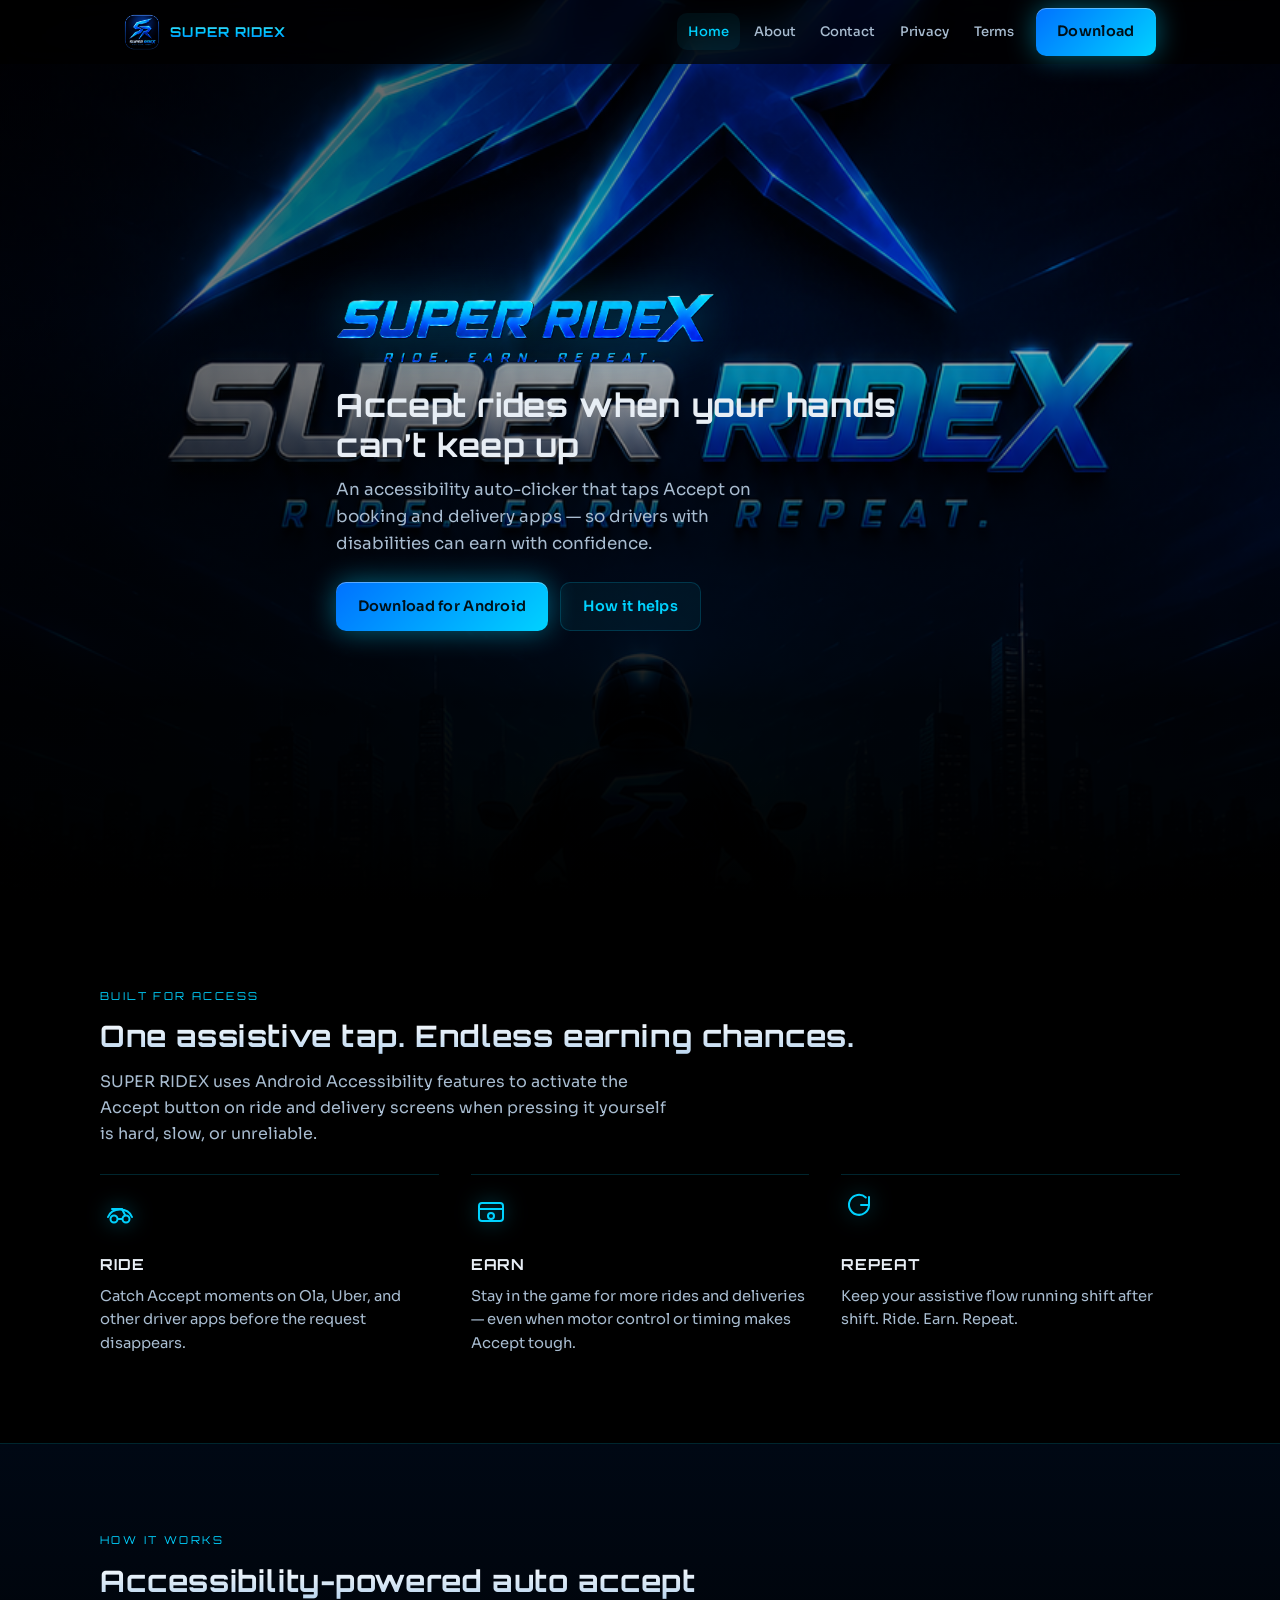
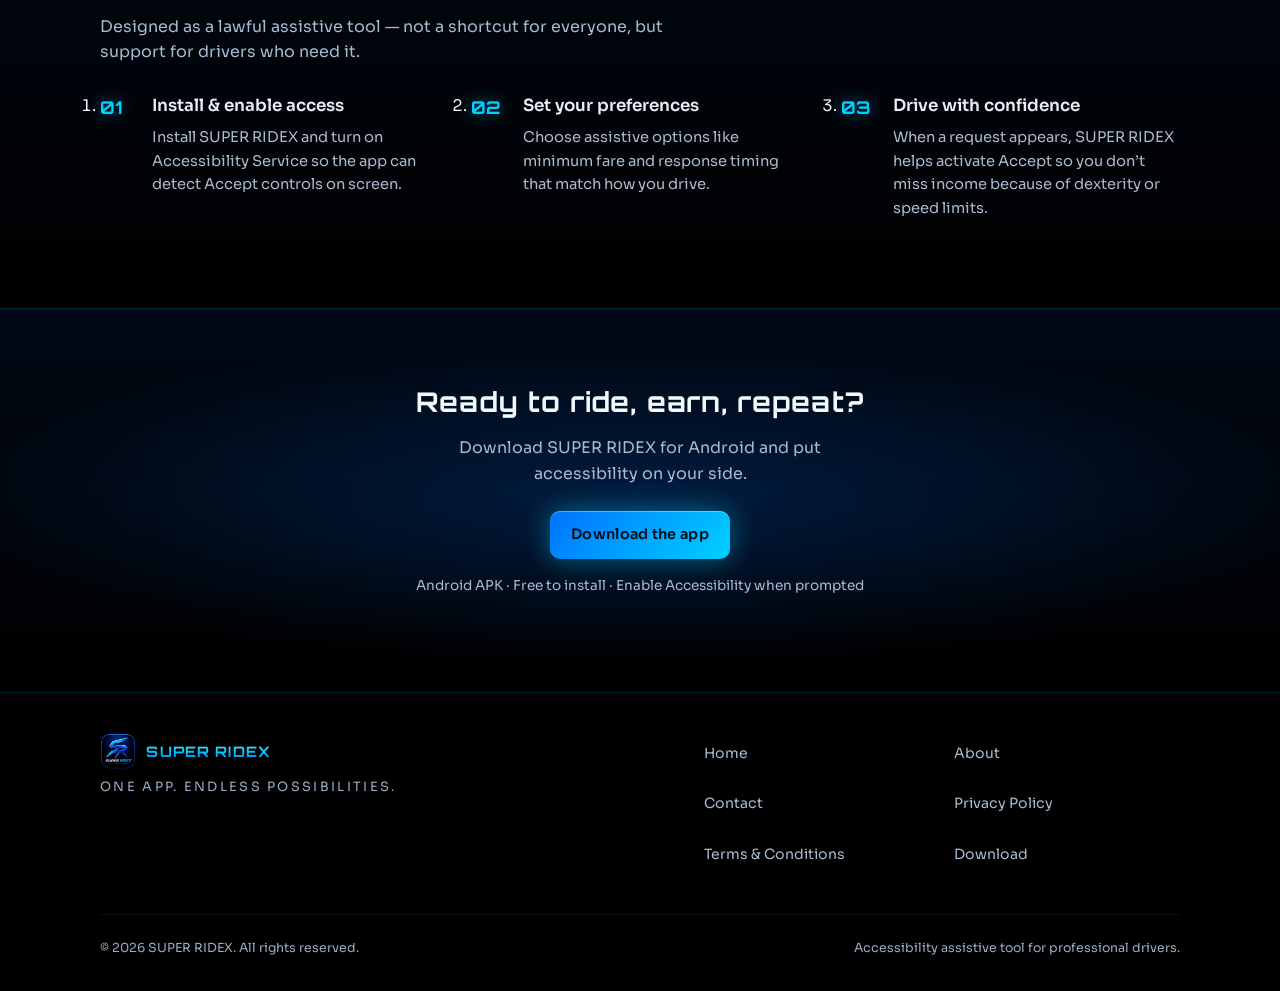
==== index.html @ 8f8123bd "Add SUPER RIDEX marketing website with Android APK download. Co-authored-by: Cursor <cursoragent@cur" ====
<!DOCTYPE html>
<html lang="en">
<head>
  <meta charset="UTF-8" />
  <meta name="viewport" content="width=device-width, initial-scale=1" />
  <title>SUPER RIDEX — Accessibility Auto-Accept for Drivers</title>
  <meta name="description" content="SUPER RIDEX is an accessibility app that helps drivers with disabilities automatically tap Accept on ride and delivery booking apps — so you can ride, earn, and repeat." />
  <meta name="keywords" content="SUPER RIDEX, accessibility app, auto accept, driver assist, ride hailing accessibility, delivery driver disability, automatic clicker" />
  <meta name="author" content="SUPER RIDEX" />
  <meta name="robots" content="index, follow" />
  <meta name="theme-color" content="#000000" />
  <link rel="canonical" href="https://superridex.com/" />

  <meta property="og:type" content="website" />
  <meta property="og:site_name" content="SUPER RIDEX" />
  <meta property="og:title" content="SUPER RIDEX — Accessibility Auto-Accept for Drivers" />
  <meta property="og:description" content="Assistive auto-accept for ride and delivery apps. Built for drivers with disabilities who want to earn with confidence." />
  <meta property="og:url" content="https://superridex.com/" />
  <meta property="og:image" content="https://superridex.com/assets/og-image.png" />
  <meta property="og:image:alt" content="SUPER RIDEX logo" />

  <meta name="twitter:card" content="summary_large_image" />
  <meta name="twitter:title" content="SUPER RIDEX — Accessibility Auto-Accept for Drivers" />
  <meta name="twitter:description" content="Assistive auto-accept for ride and delivery apps. Built for drivers with disabilities." />
  <meta name="twitter:image" content="https://superridex.com/assets/og-image.png" />

  <link rel="icon" href="assets/icon.png" type="image/png" />
  <link rel="apple-touch-icon" href="assets/icon.png" />

  <link rel="preconnect" href="https://fonts.googleapis.com" />
  <link rel="preconnect" href="https://fonts.gstatic.com" crossorigin />
  <link href="https://fonts.googleapis.com/css2?family=Orbitron:wght@600;700&family=Sora:wght@400;500;600&display=swap" rel="stylesheet" />
  <link rel="stylesheet" href="css/styles.css" />

  <script type="application/ld+json">
  {
    "@context": "https://schema.org",
    "@type": "SoftwareApplication",
    "name": "SUPER RIDEX",
    "applicationCategory": "AccessibilityApplication",
    "operatingSystem": "Android",
    "description": "Accessibility assistive app that helps drivers with disabilities automatically activate the Accept button on ride-hailing and delivery apps.",
    "offers": {
      "@type": "Offer",
      "price": "0",
      "priceCurrency": "INR"
    },
    "url": "https://superridex.com/",
    "image": "https://superridex.com/assets/og-image.png"
  }
  </script>
</head>
<body>
  <a class="skip-link" href="#main">Skip to content</a>

  <header class="site-header">
    <div class="nav-inner">
      <a class="brand" href="index.html" aria-label="SUPER RIDEX home">
        <img class="brand-mark" src="assets/icon.png" width="36" height="36" alt="" />
        <span class="brand-name">Super Ridex</span>
      </a>
      <button class="nav-toggle" type="button" aria-expanded="false" aria-controls="site-nav" aria-label="Open menu">
        <svg viewBox="0 0 24 24" fill="none" stroke="currentColor" stroke-width="2" aria-hidden="true">
          <path d="M4 7h16M4 12h16M4 17h16" />
        </svg>
      </button>
      <nav id="site-nav" class="nav-links" aria-label="Primary">
        <a href="index.html" aria-current="page">Home</a>
        <a href="about.html">About</a>
        <a href="contact.html">Contact</a>
        <a href="privacy.html">Privacy</a>
        <a href="terms.html">Terms</a>
      </nav>
      <a class="btn btn-primary nav-cta" href="downloads/superridex.apk" download>Download</a>
    </div>
  </header>

  <main id="main">
    <section class="hero" aria-label="SUPER RIDEX introduction">
      <div class="hero-media" aria-hidden="true">
        <img src="assets/hero.png" alt="" width="1080" height="1920" fetchpriority="high" />
      </div>
      <div class="hero-scrim" aria-hidden="true"></div>
      <div class="hero-content">
        <img class="hero-brand" src="assets/logo-title.png" width="640" height="220" alt="SUPER RIDEX — Ride. Earn. Repeat." />
        <h1>Accept rides when your hands can’t keep up</h1>
        <p class="hero-lead">An accessibility auto-clicker that taps Accept on booking and delivery apps — so drivers with disabilities can earn with confidence.</p>
        <div class="hero-actions">
          <a class="btn btn-primary" href="downloads/superridex.apk" download>Download for Android</a>
          <a class="btn btn-ghost" href="about.html">How it helps</a>
        </div>
      </div>
    </section>

    <section class="section" aria-labelledby="why-title">
      <div class="section-inner">
        <p class="section-label reveal">Built for access</p>
        <h2 id="why-title" class="section-title reveal">One assistive tap. Endless earning chances.</h2>
        <p class="section-copy reveal">SUPER RIDEX uses Android Accessibility features to activate the Accept button on ride and delivery screens when pressing it yourself is hard, slow, or unreliable.</p>
        <div class="feature-list">
          <article class="feature reveal">
            <svg class="feature-icon" viewBox="0 0 40 40" fill="none" aria-hidden="true">
              <path d="M8 26c4-10 20-10 24 0" stroke="currentColor" stroke-width="2" stroke-linecap="round"/>
              <circle cx="14" cy="28" r="3.5" stroke="currentColor" stroke-width="2"/>
              <circle cx="26" cy="28" r="3.5" stroke="currentColor" stroke-width="2"/>
              <path d="M17.5 28h5" stroke="currentColor" stroke-width="2"/>
              <path d="M12 18h10l3 6" stroke="currentColor" stroke-width="2" stroke-linecap="round"/>
            </svg>
            <h3>Ride</h3>
            <p>Catch Accept moments on Ola, Uber, and other driver apps before the request disappears.</p>
          </article>
          <article class="feature reveal">
            <svg class="feature-icon" viewBox="0 0 40 40" fill="none" aria-hidden="true">
              <rect x="8" y="12" width="24" height="18" rx="3" stroke="currentColor" stroke-width="2"/>
              <path d="M8 18h24" stroke="currentColor" stroke-width="2"/>
              <circle cx="20" cy="25" r="3" stroke="currentColor" stroke-width="2"/>
            </svg>
            <h3>Earn</h3>
            <p>Stay in the game for more rides and deliveries — even when motor control or timing makes Accept tough.</p>
          </article>
          <article class="feature reveal">
            <svg class="feature-icon" viewBox="0 0 40 40" fill="none" aria-hidden="true">
              <path d="M28 14a10 10 0 1 1-3.2-7.5" stroke="currentColor" stroke-width="2" stroke-linecap="round"/>
              <path d="M28 6v8h-8" stroke="currentColor" stroke-width="2" stroke-linecap="round" stroke-linejoin="round"/>
            </svg>
            <h3>Repeat</h3>
            <p>Keep your assistive flow running shift after shift. Ride. Earn. Repeat.</p>
          </article>
        </div>
      </div>
    </section>

    <section class="section section-alt" aria-labelledby="how-title">
      <div class="section-inner">
        <p class="section-label reveal">How it works</p>
        <h2 id="how-title" class="section-title reveal">Accessibility-powered auto accept</h2>
        <p class="section-copy reveal">Designed as a lawful assistive tool — not a shortcut for everyone, but support for drivers who need it.</p>
        <ol class="steps">
          <li class="step reveal">
            <h3>Install &amp; enable access</h3>
            <p>Install SUPER RIDEX and turn on Accessibility Service so the app can detect Accept controls on screen.</p>
          </li>
          <li class="step reveal">
            <h3>Set your preferences</h3>
            <p>Choose assistive options like minimum fare and response timing that match how you drive.</p>
          </li>
          <li class="step reveal">
            <h3>Drive with confidence</h3>
            <p>When a request appears, SUPER RIDEX helps activate Accept so you don’t miss income because of dexterity or speed limits.</p>
          </li>
        </ol>
      </div>
    </section>

    <section class="cta-band" aria-labelledby="cta-title">
      <h2 id="cta-title" class="reveal">Ready to ride, earn, repeat?</h2>
      <p class="reveal">Download SUPER RIDEX for Android and put accessibility on your side.</p>
      <a class="btn btn-primary reveal" href="downloads/superridex.apk" download>Download the app</a>
      <p class="download-note reveal">Android APK · Free to install · Enable Accessibility when prompted</p>
    </section>
  </main>

  <footer class="site-footer">
    <div class="footer-inner">
      <div class="footer-brand">
        <a class="brand" href="index.html">
          <img class="brand-mark" src="assets/icon.png" width="36" height="36" alt="" />
          <span class="brand-name">Super Ridex</span>
        </a>
        <p class="footer-tag">One app. Endless possibilities.</p>
      </div>
      <nav class="footer-nav" aria-label="Footer">
        <a href="index.html">Home</a>
        <a href="about.html">About</a>
        <a href="contact.html">Contact</a>
        <a href="privacy.html">Privacy Policy</a>
        <a href="terms.html">Terms &amp; Conditions</a>
        <a href="downloads/superridex.apk" download>Download</a>
      </nav>
      <div class="footer-bottom">
        <span>&copy; 2026 SUPER RIDEX. All rights reserved.</span>
        <span>Accessibility assistive tool for professional drivers.</span>
      </div>
    </div>
  </footer>

  <script src="js/main.js" defer></script>
</body>
</html>
---- css/styles.css ----
/* SUPER RIDEX — mobile-first brand system */
:root {
  --bg: #000000;
  --bg-deep: #000814;
  --bg-elevated: #06101f;
  --bg-soft: #0a1628;
  --cyan: #00d2ff;
  --cyan-bright: #5cefff;
  --blue: #0072ff;
  --blue-deep: #0047cc;
  --silver: #e8eef5;
  --silver-muted: #9aadc2;
  --text: #f2f7fc;
  --text-dim: #a8bcd0;
  --border: rgba(0, 210, 255, 0.18);
  --glow: 0 0 28px rgba(0, 210, 255, 0.45);
  --glow-soft: 0 0 40px rgba(0, 114, 255, 0.25);
  --radius: 14px;
  --nav-h: 64px;
  --pad: clamp(1rem, 4vw, 1.5rem);
  --max: 1080px;
  --font-display: "Orbitron", system-ui, sans-serif;
  --font-body: "Sora", system-ui, sans-serif;
}

*,
*::before,
*::after {
  box-sizing: border-box;
  margin: 0;
  padding: 0;
}

html {
  scroll-behavior: smooth;
  -webkit-text-size-adjust: 100%;
}

body {
  font-family: var(--font-body);
  background: var(--bg);
  color: var(--text);
  line-height: 1.6;
  min-height: 100dvh;
  overflow-x: hidden;
}

img {
  max-width: 100%;
  height: auto;
  display: block;
}

a {
  color: var(--cyan);
  text-decoration: none;
  transition: color 0.2s ease, opacity 0.2s ease;
}

a:hover {
  color: var(--cyan-bright);
}

ul {
  list-style: none;
}

button,
.btn {
  font-family: inherit;
  cursor: pointer;
  border: none;
}

/* Skip link */
.skip-link {
  position: absolute;
  left: -999px;
  top: 0;
  background: var(--cyan);
  color: #000;
  padding: 0.75rem 1rem;
  z-index: 1000;
  font-weight: 600;
}

.skip-link:focus {
  left: var(--pad);
  top: 0.5rem;
}

/* —— Nav —— */
.site-header {
  position: fixed;
  inset: 0 0 auto;
  z-index: 100;
  height: var(--nav-h);
  display: flex;
  align-items: center;
  background: rgba(0, 0, 0, 0.72);
  backdrop-filter: blur(16px);
  -webkit-backdrop-filter: blur(16px);
  border-bottom: 1px solid transparent;
  transition: border-color 0.3s ease, background 0.3s ease;
}

.site-header.is-scrolled {
  border-bottom-color: var(--border);
  background: rgba(0, 8, 20, 0.92);
}

.nav-inner {
  width: min(100%, var(--max));
  margin-inline: auto;
  padding-inline: var(--pad);
  display: flex;
  align-items: center;
  justify-content: space-between;
  gap: 0.65rem;
}

.brand {
  display: flex;
  align-items: center;
  gap: 0.65rem;
  color: var(--text);
  flex-shrink: 0;
  margin-right: auto;
}

.brand:hover {
  color: var(--text);
  opacity: 0.9;
}

.brand-mark {
  width: 36px;
  height: 36px;
  border-radius: 9px;
  object-fit: cover;
}

.brand-name {
  font-family: var(--font-display);
  font-weight: 700;
  font-size: 0.78rem;
  letter-spacing: 0.08em;
  text-transform: uppercase;
  background: linear-gradient(180deg, #9fdfff 0%, var(--cyan) 45%, var(--blue) 100%);
  -webkit-background-clip: text;
  background-clip: text;
  color: transparent;
}

.nav-toggle {
  width: 44px;
  height: 44px;
  display: grid;
  place-items: center;
  background: transparent;
  color: var(--cyan);
  border-radius: 10px;
  border: 1px solid var(--border);
  order: 3;
  flex-shrink: 0;
}

.nav-toggle svg {
  width: 22px;
  height: 22px;
}

.nav-links {
  display: none;
  position: absolute;
  top: var(--nav-h);
  left: 0;
  right: 0;
  background: rgba(0, 8, 20, 0.98);
  border-bottom: 1px solid var(--border);
  padding: 0.75rem var(--pad) 1.25rem;
  flex-direction: column;
  gap: 0.25rem;
}

.nav-links.is-open {
  display: flex;
}

.nav-links a {
  color: var(--text-dim);
  font-size: 0.95rem;
  font-weight: 500;
  padding: 0.85rem 0.75rem;
  border-radius: 10px;
  min-height: 48px;
  display: flex;
  align-items: center;
}

.nav-links a:hover,
.nav-links a[aria-current="page"] {
  color: var(--cyan);
  background: rgba(0, 210, 255, 0.06);
}

.nav-cta {
  display: inline-flex;
  min-height: 40px;
  padding: 0.5rem 0.95rem;
  font-size: 0.8rem;
  order: 2;
  flex-shrink: 0;
}

@media (min-width: 860px) {
  .nav-toggle {
    display: none;
  }

  .nav-links {
    display: flex;
    position: static;
    flex-direction: row;
    align-items: center;
    background: transparent;
    border: none;
    padding: 0;
    gap: 0.15rem;
  }

  .nav-links a {
    padding: 0.5rem 0.7rem;
    min-height: auto;
    font-size: 0.82rem;
  }

  .nav-cta {
    min-height: 48px;
    padding: 0.75rem 1.35rem;
    font-size: 0.9rem;
  }

  .brand-name {
    font-size: 0.85rem;
  }
}

/* —— Buttons —— */
.btn {
  display: inline-flex;
  align-items: center;
  justify-content: center;
  gap: 0.5rem;
  min-height: 48px;
  padding: 0.75rem 1.35rem;
  border-radius: 10px;
  font-weight: 600;
  font-size: 0.9rem;
  letter-spacing: 0.02em;
  transition: transform 0.2s ease, box-shadow 0.2s ease, background 0.2s ease;
}

.btn:active {
  transform: scale(0.98);
}

.btn-primary {
  color: #001018;
  background: linear-gradient(135deg, var(--blue) 0%, var(--cyan) 100%);
  box-shadow: var(--glow), inset 0 1px 0 rgba(255, 255, 255, 0.35);
}

.btn-primary:hover {
  color: #001018;
  box-shadow: 0 0 36px rgba(0, 210, 255, 0.65), var(--glow-soft);
}

.btn-ghost {
  color: var(--cyan);
  background: rgba(0, 210, 255, 0.06);
  border: 1px solid var(--border);
}

.btn-ghost:hover {
  color: var(--cyan-bright);
  background: rgba(0, 210, 255, 0.12);
}

.btn-block {
  width: 100%;
}

/* —— Hero —— */
.hero {
  position: relative;
  min-height: 100dvh;
  min-height: 100svh;
  display: flex;
  flex-direction: column;
  justify-content: flex-end;
  padding: calc(var(--nav-h) + 1.5rem) var(--pad) 2.5rem;
  isolation: isolate;
  overflow: hidden;
}

.hero-media {
  position: absolute;
  inset: 0;
  z-index: -2;
}

.hero-media img {
  width: 100%;
  height: 100%;
  object-fit: cover;
  object-position: center 42%;
  animation: heroZoom 18s ease-in-out infinite alternate;
}

.hero-scrim {
  position: absolute;
  inset: 0;
  z-index: -1;
  background:
    linear-gradient(180deg, rgba(0, 0, 0, 0.55) 0%, rgba(0, 8, 20, 0.25) 35%, rgba(0, 0, 0, 0.92) 78%, #000 100%),
    linear-gradient(90deg, rgba(0, 0, 0, 0.55) 0%, transparent 50%);
}

.hero-content {
  width: min(100%, var(--max));
  margin-inline: auto;
  max-width: 34rem;
  animation: fadeUp 0.9s ease both;
}

.hero-brand {
  width: min(100%, 320px);
  margin-bottom: 1.1rem;
  filter: drop-shadow(0 0 24px rgba(0, 210, 255, 0.35));
}

.hero h1 {
  font-family: var(--font-display);
  font-size: clamp(1.35rem, 5.5vw, 2rem);
  font-weight: 700;
  line-height: 1.25;
  letter-spacing: 0.02em;
  color: var(--silver);
  margin-bottom: 0.75rem;
}

.hero-lead {
  color: var(--text-dim);
  font-size: clamp(0.95rem, 3.2vw, 1.05rem);
  max-width: 28rem;
  margin-bottom: 1.5rem;
}

.hero-actions {
  display: flex;
  flex-direction: column;
  gap: 0.75rem;
}

@media (min-width: 520px) {
  .hero-actions {
    flex-direction: row;
    flex-wrap: wrap;
  }
}

@media (min-width: 860px) {
  .hero {
    justify-content: center;
    padding-bottom: 4rem;
  }

  .hero-content {
    max-width: 38rem;
  }

  .hero-brand {
    width: 380px;
  }
}

/* —— Sections —— */
.section {
  padding: clamp(3.5rem, 10vw, 5.5rem) var(--pad);
}

.section-inner {
  width: min(100%, var(--max));
  margin-inline: auto;
}

.section-label {
  font-family: var(--font-display);
  font-size: 0.68rem;
  letter-spacing: 0.22em;
  text-transform: uppercase;
  color: var(--cyan);
  margin-bottom: 0.75rem;
}

.section-title {
  font-family: var(--font-display);
  font-size: clamp(1.35rem, 4.5vw, 1.85rem);
  font-weight: 700;
  letter-spacing: 0.02em;
  line-height: 1.3;
  margin-bottom: 0.85rem;
  background: linear-gradient(180deg, #fff 0%, #b8d4ee 100%);
  -webkit-background-clip: text;
  background-clip: text;
  color: transparent;
}

.section-copy {
  color: var(--text-dim);
  font-size: 1rem;
  max-width: 36rem;
  margin-bottom: 1.75rem;
}

.section-alt {
  background: linear-gradient(180deg, var(--bg-deep) 0%, var(--bg) 100%);
  border-block: 1px solid var(--border);
}

/* Feature rows — not card-heavy */
.feature-list {
  display: grid;
  gap: 1.75rem;
}

@media (min-width: 720px) {
  .feature-list {
    grid-template-columns: repeat(3, 1fr);
    gap: 2rem;
  }
}

.feature {
  padding-top: 1rem;
  border-top: 1px solid var(--border);
}

.feature-icon {
  width: 40px;
  height: 40px;
  margin-bottom: 0.9rem;
  color: var(--cyan);
  filter: drop-shadow(0 0 10px rgba(0, 210, 255, 0.5));
}

.feature h3 {
  font-family: var(--font-display);
  font-size: 0.95rem;
  letter-spacing: 0.06em;
  text-transform: uppercase;
  margin-bottom: 0.45rem;
  color: var(--silver);
}

.feature p {
  color: var(--text-dim);
  font-size: 0.92rem;
}

/* How it works */
.steps {
  display: grid;
  gap: 1.5rem;
  counter-reset: step;
}

@media (min-width: 720px) {
  .steps {
    grid-template-columns: repeat(3, 1fr);
    gap: 2rem;
  }
}

.step {
  counter-increment: step;
  position: relative;
  padding-left: 3.25rem;
}

.step::before {
  content: counter(step, decimal-leading-zero);
  position: absolute;
  left: 0;
  top: 0;
  font-family: var(--font-display);
  font-size: 1.1rem;
  font-weight: 700;
  color: var(--cyan);
  text-shadow: 0 0 16px rgba(0, 210, 255, 0.55);
}

.step h3 {
  font-size: 1.05rem;
  font-weight: 600;
  margin-bottom: 0.4rem;
  color: var(--silver);
}

.step p {
  color: var(--text-dim);
  font-size: 0.92rem;
}

/* CTA band */
.cta-band {
  position: relative;
  padding: clamp(3rem, 8vw, 4.5rem) var(--pad);
  text-align: center;
  overflow: hidden;
  isolation: isolate;
}

.cta-band::before {
  content: "";
  position: absolute;
  inset: 0;
  z-index: -1;
  background:
    radial-gradient(ellipse 80% 60% at 50% 50%, rgba(0, 114, 255, 0.22), transparent 70%),
    linear-gradient(180deg, #000814, #000);
  animation: pulseGlow 5s ease-in-out infinite alternate;
}

.cta-band h2 {
  font-family: var(--font-display);
  font-size: clamp(1.25rem, 4vw, 1.7rem);
  margin-bottom: 0.65rem;
  letter-spacing: 0.04em;
}

.cta-band p {
  color: var(--text-dim);
  margin-bottom: 1.5rem;
  max-width: 28rem;
  margin-inline: auto;
}

/* Page hero (inner pages) */
.page-hero {
  padding: calc(var(--nav-h) + 2.5rem) var(--pad) 2.5rem;
  background:
    radial-gradient(ellipse 90% 70% at 50% 0%, rgba(0, 114, 255, 0.2), transparent 55%),
    linear-gradient(180deg, var(--bg-deep), var(--bg));
  border-bottom: 1px solid var(--border);
}

.page-hero-inner {
  width: min(100%, var(--max));
  margin-inline: auto;
  animation: fadeUp 0.7s ease both;
}

.page-hero h1 {
  font-family: var(--font-display);
  font-size: clamp(1.6rem, 5vw, 2.25rem);
  letter-spacing: 0.04em;
  margin-bottom: 0.65rem;
  background: linear-gradient(180deg, #fff, #7ec8ff);
  -webkit-background-clip: text;
  background-clip: text;
  color: transparent;
}

.page-hero p {
  color: var(--text-dim);
  max-width: 36rem;
  font-size: 1rem;
}

/* Prose / legal */
.prose {
  width: min(100%, 42rem);
  margin-inline: auto;
  padding: clamp(2.5rem, 6vw, 4rem) var(--pad);
}

.prose .updated {
  font-size: 0.82rem;
  color: var(--silver-muted);
  margin-bottom: 1rem;
}

.prose .lead {
  color: var(--text-dim);
  margin-bottom: 2rem;
  font-size: 1rem;
}

.prose section {
  margin-bottom: 1.75rem;
}

.prose h2 {
  font-family: var(--font-display);
  font-size: 0.95rem;
  letter-spacing: 0.04em;
  color: var(--cyan);
  margin-bottom: 0.65rem;
}

.prose p {
  color: var(--text-dim);
  font-size: 0.95rem;
  margin-bottom: 0.75rem;
}

.prose ul {
  margin: 0.5rem 0 1rem;
  padding-left: 1.1rem;
}

.prose li {
  color: var(--text-dim);
  font-size: 0.95rem;
  margin-bottom: 0.45rem;
  list-style: disc;
}

/* About */
.about-grid {
  display: grid;
  gap: 2rem;
}

@media (min-width: 800px) {
  .about-grid {
    grid-template-columns: 1.1fr 0.9fr;
    align-items: center;
    gap: 3rem;
  }
}

.about-visual {
  border-radius: var(--radius);
  overflow: hidden;
  border: 1px solid var(--border);
  box-shadow: var(--glow-soft);
}

.about-visual img {
  width: 100%;
  aspect-ratio: 3 / 4;
  object-fit: cover;
  object-position: center top;
}

.values {
  display: grid;
  gap: 1.25rem;
  margin-top: 1.5rem;
}

.value h3 {
  font-size: 1rem;
  color: var(--silver);
  margin-bottom: 0.3rem;
}

.value p {
  color: var(--text-dim);
  font-size: 0.92rem;
}

/* Contact */
.contact-stack {
  display: grid;
  gap: 1rem;
  max-width: 28rem;
}

.contact-link {
  display: flex;
  align-items: center;
  gap: 1rem;
  min-height: 64px;
  padding: 1rem 1.15rem;
  border-radius: var(--radius);
  border: 1px solid var(--border);
  background: linear-gradient(135deg, rgba(0, 210, 255, 0.05), rgba(0, 114, 255, 0.03));
  color: var(--text);
  transition: border-color 0.2s ease, box-shadow 0.2s ease, transform 0.2s ease;
}

.contact-link:hover {
  color: var(--text);
  border-color: rgba(0, 210, 255, 0.45);
  box-shadow: var(--glow-soft);
  transform: translateY(-2px);
}

.contact-link svg {
  width: 28px;
  height: 28px;
  flex-shrink: 0;
  color: var(--cyan);
}

.contact-link strong {
  display: block;
  font-size: 0.95rem;
  margin-bottom: 0.15rem;
}

.contact-link span {
  display: block;
  font-size: 0.8rem;
  color: var(--text-dim);
}

/* Download note */
.download-note {
  margin-top: 1rem;
  font-size: 0.85rem;
  color: var(--silver-muted);
}

/* Footer */
.site-footer {
  border-top: 1px solid var(--border);
  padding: 2.5rem var(--pad) 2rem;
  background: #000;
}

.footer-inner {
  width: min(100%, var(--max));
  margin-inline: auto;
  display: grid;
  gap: 2rem;
}

.footer-brand .brand-name {
  font-size: 0.9rem;
}

.footer-tag {
  margin-top: 0.5rem;
  font-size: 0.8rem;
  letter-spacing: 0.18em;
  text-transform: uppercase;
  color: var(--silver-muted);
}

.footer-nav {
  display: grid;
  grid-template-columns: 1fr 1fr;
  gap: 0.65rem 1.5rem;
}

.footer-nav a {
  color: var(--text-dim);
  font-size: 0.88rem;
  min-height: 40px;
  display: inline-flex;
  align-items: center;
}

.footer-nav a:hover {
  color: var(--cyan);
}

.footer-bottom {
  margin-top: 0.5rem;
  padding-top: 1.5rem;
  border-top: 1px solid rgba(255, 255, 255, 0.06);
  display: flex;
  flex-direction: column;
  gap: 0.5rem;
  font-size: 0.78rem;
  color: var(--silver-muted);
}

@media (min-width: 720px) {
  .footer-inner {
    grid-template-columns: 1.2fr 1fr;
    align-items: start;
  }

  .footer-bottom {
    flex-direction: row;
    justify-content: space-between;
    grid-column: 1 / -1;
  }
}

/* Motion */
@keyframes fadeUp {
  from {
    opacity: 0;
    transform: translateY(18px);
  }
  to {
    opacity: 1;
    transform: translateY(0);
  }
}

@keyframes heroZoom {
  from {
    transform: scale(1);
  }
  to {
    transform: scale(1.06);
  }
}

@keyframes pulseGlow {
  from {
    opacity: 0.85;
  }
  to {
    opacity: 1;
  }
}

.reveal {
  opacity: 0;
  transform: translateY(16px);
  transition: opacity 0.6s ease, transform 0.6s ease;
}

.reveal.is-visible {
  opacity: 1;
  transform: translateY(0);
}

@media (prefers-reduced-motion: reduce) {
  *,
  *::before,
  *::after {
    animation-duration: 0.01ms !important;
    animation-iteration-count: 1 !important;
    transition-duration: 0.01ms !important;
  }

  .hero-media img {
    animation: none;
  }

  .reveal {
    opacity: 1;
    transform: none;
  }
}
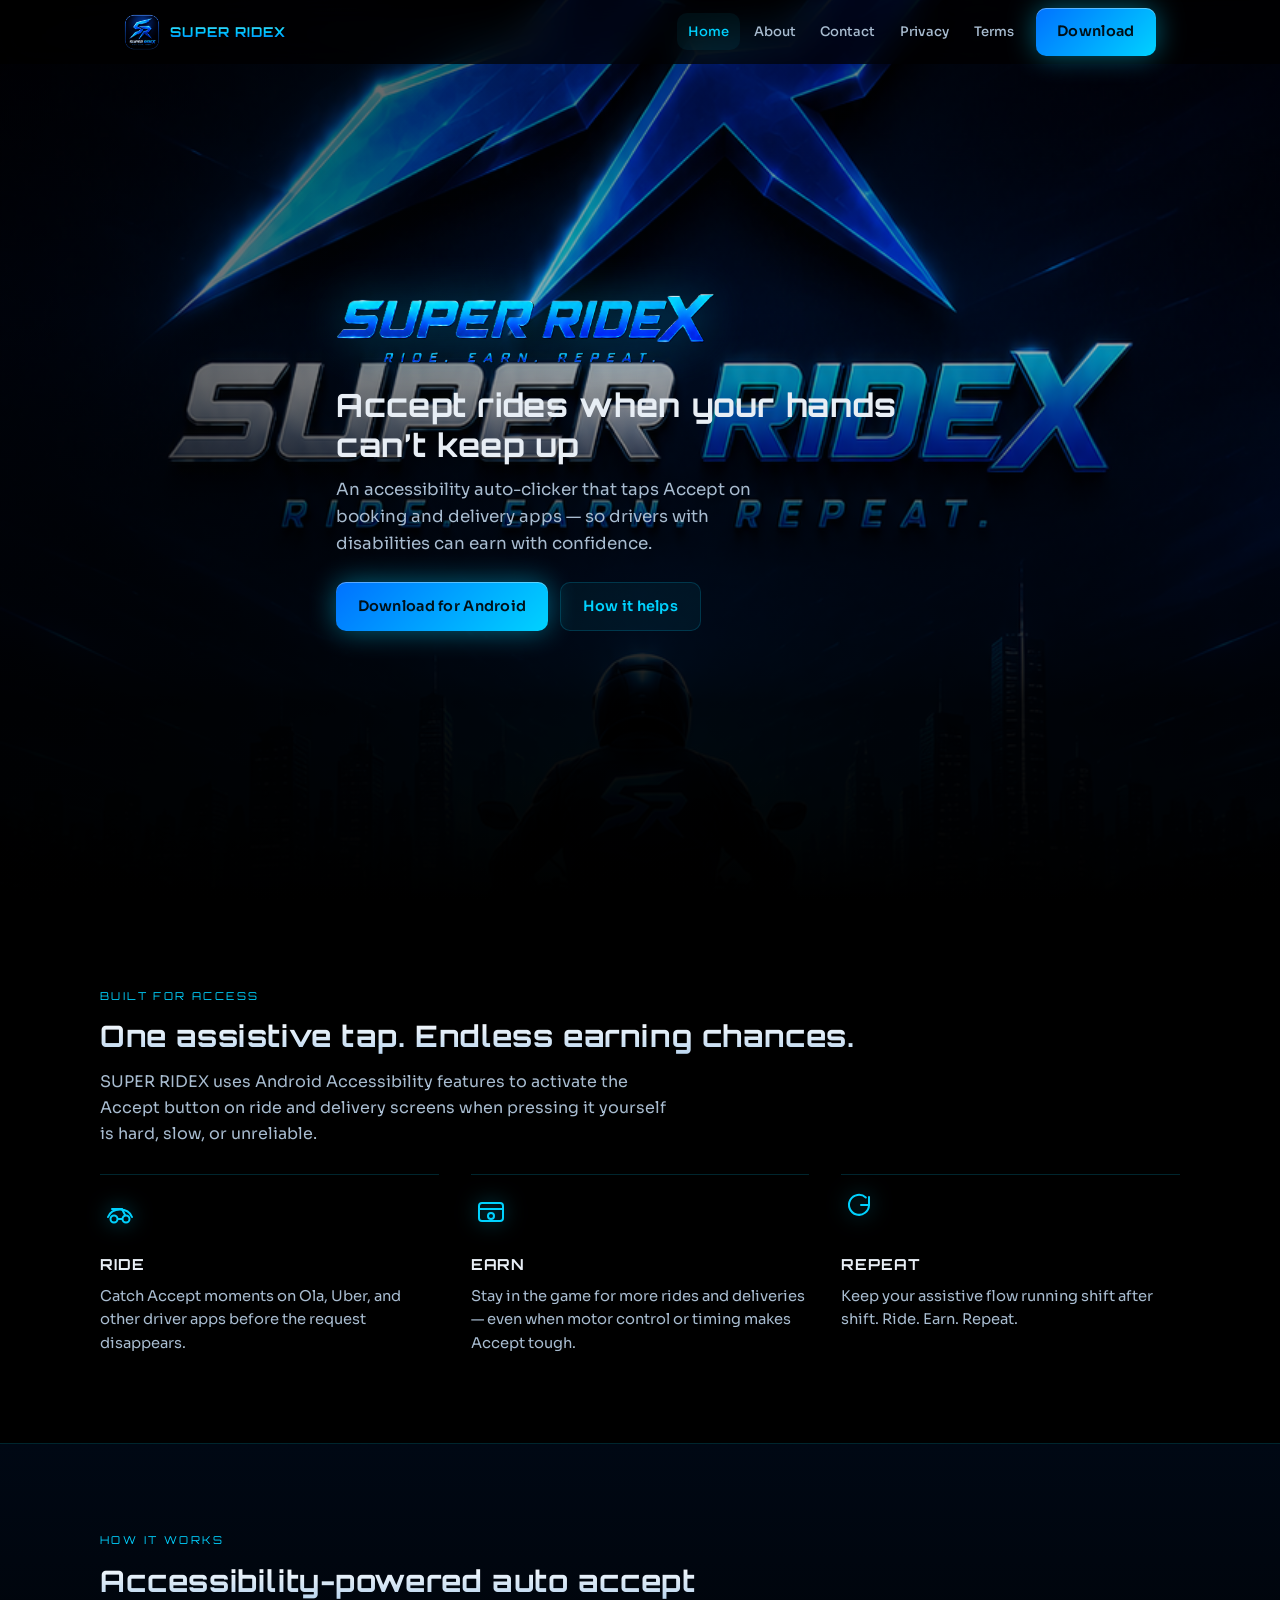
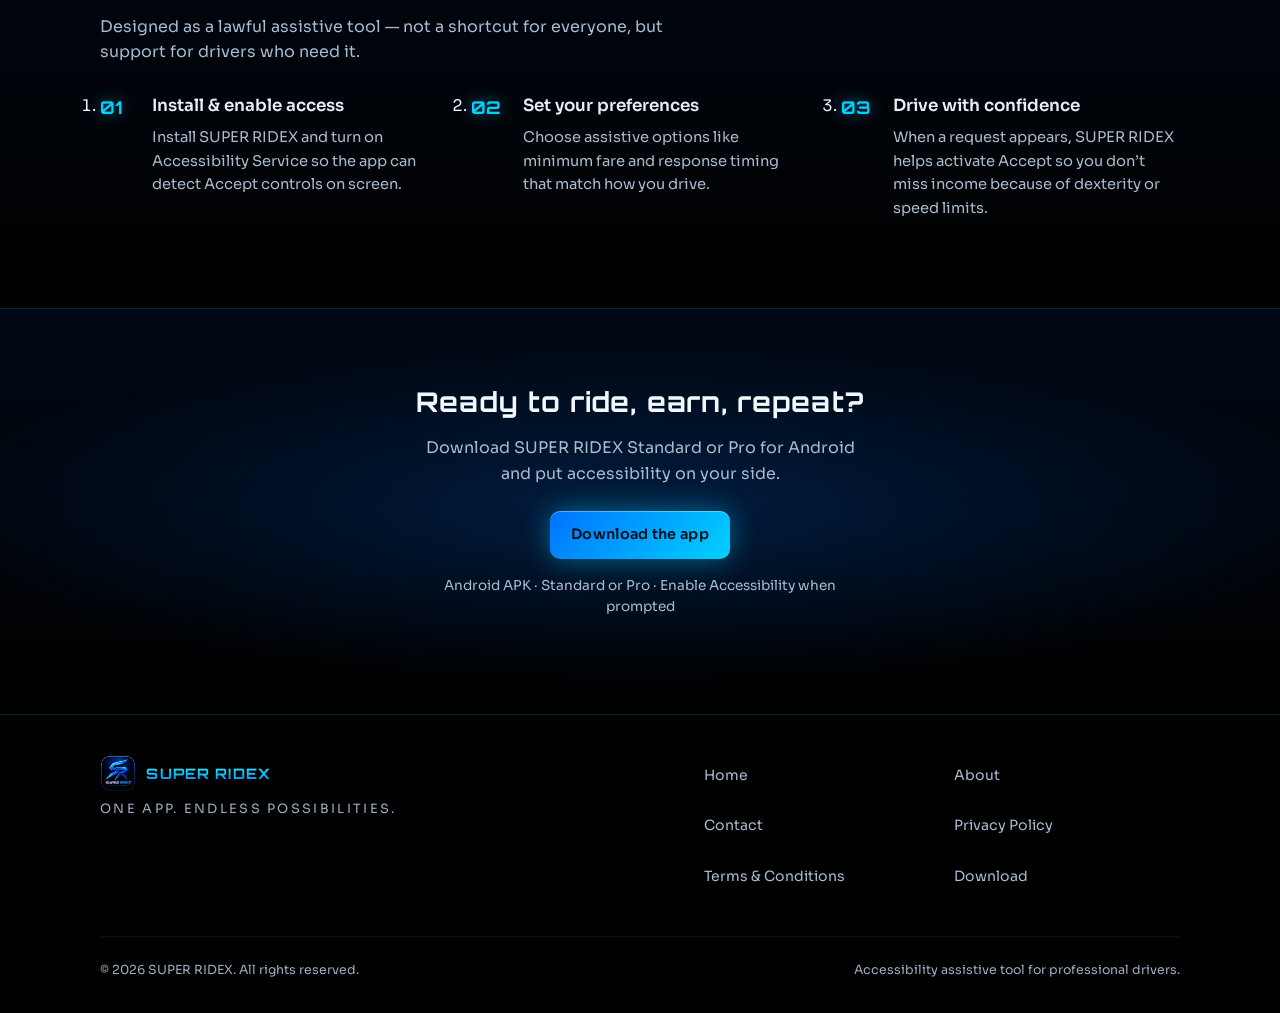
==== commit 6883da29: "Add Super Ridex Pro download option and APK. EOF  Co-authored-by: Cursor <cursoragent@cursor.com>" ====
--- a/index.html
+++ b/index.html
@@ -71,7 +71,7 @@
         <a href="privacy.html">Privacy</a>
         <a href="terms.html">Terms</a>
       </nav>
-      <a class="btn btn-primary nav-cta" href="downloads/superridex.apk" download>Download</a>
+      <a class="btn btn-primary nav-cta js-download" href="downloads/superridex.apk" download>Download</a>
     </div>
   </header>
 
@@ -86,7 +86,7 @@
         <h1>Accept rides when your hands can’t keep up</h1>
         <p class="hero-lead">An accessibility auto-clicker that taps Accept on booking and delivery apps — so drivers with disabilities can earn with confidence.</p>
         <div class="hero-actions">
-          <a class="btn btn-primary" href="downloads/superridex.apk" download>Download for Android</a>
+          <a class="btn btn-primary js-download" href="downloads/superridex.apk" download>Download for Android</a>
           <a class="btn btn-ghost" href="about.html">How it helps</a>
         </div>
       </div>
@@ -154,9 +154,9 @@
 
     <section class="cta-band" aria-labelledby="cta-title">
       <h2 id="cta-title" class="reveal">Ready to ride, earn, repeat?</h2>
-      <p class="reveal">Download SUPER RIDEX for Android and put accessibility on your side.</p>
-      <a class="btn btn-primary reveal" href="downloads/superridex.apk" download>Download the app</a>
-      <p class="download-note reveal">Android APK · Free to install · Enable Accessibility when prompted</p>
+      <p class="reveal">Download SUPER RIDEX Standard or Pro for Android and put accessibility on your side.</p>
+      <a class="btn btn-primary reveal js-download" href="downloads/superridex.apk" download>Download the app</a>
+      <p class="download-note reveal">Android APK · Standard or Pro · Enable Accessibility when prompted</p>
     </section>
   </main>
 
@@ -175,7 +175,7 @@
         <a href="contact.html">Contact</a>
         <a href="privacy.html">Privacy Policy</a>
         <a href="terms.html">Terms &amp; Conditions</a>
-        <a href="downloads/superridex.apk" download>Download</a>
+        <a class="js-download" href="downloads/superridex.apk" download>Download</a>
       </nav>
       <div class="footer-bottom">
         <span>&copy; 2026 SUPER RIDEX. All rights reserved.</span>
--- a/css/styles.css
+++ b/css/styles.css
@@ -13,8 +13,11 @@
   --text: #f2f7fc;
   --text-dim: #a8bcd0;
   --border: rgba(0, 210, 255, 0.18);
+  --gold: #f5c542;
+  --gold-bright: #ffe08a;
   --glow: 0 0 28px rgba(0, 210, 255, 0.45);
   --glow-soft: 0 0 40px rgba(0, 114, 255, 0.25);
+  --glow-gold: 0 0 28px rgba(245, 197, 66, 0.4);
   --radius: 14px;
   --nav-h: 64px;
   --pad: clamp(1rem, 4vw, 1.5rem);
@@ -287,6 +290,17 @@
   background: rgba(0, 210, 255, 0.12);
 }
 
+.btn-pro {
+  color: #1a1200;
+  background: linear-gradient(135deg, #c99212 0%, var(--gold) 55%, var(--gold-bright) 100%);
+  box-shadow: var(--glow-gold), inset 0 1px 0 rgba(255, 255, 255, 0.4);
+}
+
+.btn-pro:hover {
+  color: #1a1200;
+  box-shadow: 0 0 36px rgba(245, 197, 66, 0.65), var(--glow-soft);
+}
+
 .btn-block {
   width: 100%;
 }
@@ -726,6 +740,162 @@
   color: var(--silver-muted);
 }
 
+body.modal-open {
+  overflow: hidden;
+}
+
+.download-modal {
+  position: fixed;
+  inset: 0;
+  z-index: 200;
+  display: grid;
+  place-items: end center;
+  padding: 0.75rem;
+  background: rgba(0, 0, 0, 0.72);
+  backdrop-filter: blur(10px);
+  -webkit-backdrop-filter: blur(10px);
+}
+
+.download-modal[hidden] {
+  display: none;
+}
+
+.download-dialog {
+  position: relative;
+  width: min(100%, 640px);
+  max-height: min(92dvh, 720px);
+  overflow: auto;
+  padding: 1.35rem 1.15rem 1.25rem;
+  border-radius: 18px 18px 12px 12px;
+  border: 1px solid var(--border);
+  background:
+    radial-gradient(ellipse 80% 50% at 80% 0%, rgba(245, 197, 66, 0.12), transparent 55%),
+    radial-gradient(ellipse 70% 50% at 10% 0%, rgba(0, 210, 255, 0.12), transparent 50%),
+    linear-gradient(180deg, #081221, #000814 60%, #000);
+  box-shadow: 0 -12px 40px rgba(0, 0, 0, 0.45), var(--glow-soft);
+}
+
+.download-dialog:focus {
+  outline: none;
+}
+
+.download-dialog .section-label {
+  margin-bottom: 0.45rem;
+}
+
+.download-dialog h2 {
+  font-family: var(--font-display);
+  font-size: clamp(1.15rem, 4vw, 1.45rem);
+  letter-spacing: 0.03em;
+  margin-bottom: 0.5rem;
+  color: var(--silver);
+}
+
+.download-dialog-copy {
+  color: var(--text-dim);
+  font-size: 0.92rem;
+  margin-bottom: 1.15rem;
+}
+
+.download-close {
+  position: absolute;
+  top: 0.75rem;
+  right: 0.75rem;
+  width: 44px;
+  height: 44px;
+  display: grid;
+  place-items: center;
+  border-radius: 10px;
+  background: rgba(0, 210, 255, 0.06);
+  border: 1px solid var(--border);
+  color: var(--cyan);
+}
+
+.download-close svg {
+  width: 18px;
+  height: 18px;
+}
+
+.download-close:hover {
+  color: var(--cyan-bright);
+  background: rgba(0, 210, 255, 0.12);
+}
+
+.download-options {
+  display: grid;
+  gap: 0.85rem;
+}
+
+.download-card {
+  position: relative;
+  padding: 1.1rem 1rem 1rem;
+  border-radius: var(--radius);
+  border: 1px solid var(--border);
+  background: linear-gradient(180deg, rgba(0, 210, 255, 0.06), rgba(0, 114, 255, 0.03));
+}
+
+.download-card.is-pro {
+  border-color: rgba(245, 197, 66, 0.4);
+  background: linear-gradient(180deg, rgba(245, 197, 66, 0.1), rgba(0, 114, 255, 0.04));
+}
+
+.download-card h3 {
+  font-family: var(--font-display);
+  font-size: 0.82rem;
+  letter-spacing: 0.06em;
+  text-transform: uppercase;
+  color: var(--silver);
+  margin-bottom: 0.2rem;
+}
+
+.download-card-tag {
+  font-size: 0.78rem;
+  color: var(--cyan);
+  margin-bottom: 0.45rem;
+}
+
+.download-card.is-pro .download-card-tag {
+  color: var(--gold);
+}
+
+.download-card-copy {
+  color: var(--text-dim);
+  font-size: 0.88rem;
+  margin-bottom: 0.95rem;
+}
+
+.download-badge {
+  display: inline-flex;
+  align-items: center;
+  min-height: 24px;
+  padding: 0.15rem 0.5rem;
+  margin-bottom: 0.45rem;
+  border-radius: 999px;
+  font-family: var(--font-display);
+  font-size: 0.62rem;
+  letter-spacing: 0.16em;
+  text-transform: uppercase;
+  color: #1a1200;
+  background: linear-gradient(135deg, #c99212, var(--gold-bright));
+}
+
+@media (min-width: 640px) {
+  .download-modal {
+    place-items: center;
+    padding: 1.5rem;
+  }
+
+  .download-dialog {
+    border-radius: 18px;
+    padding: 1.75rem 1.5rem 1.5rem;
+  }
+
+  .download-options {
+    grid-template-columns: 1fr 1fr;
+    gap: 1rem;
+  }
+}
+
 /* Footer */
 .site-footer {
   border-top: 1px solid var(--border);
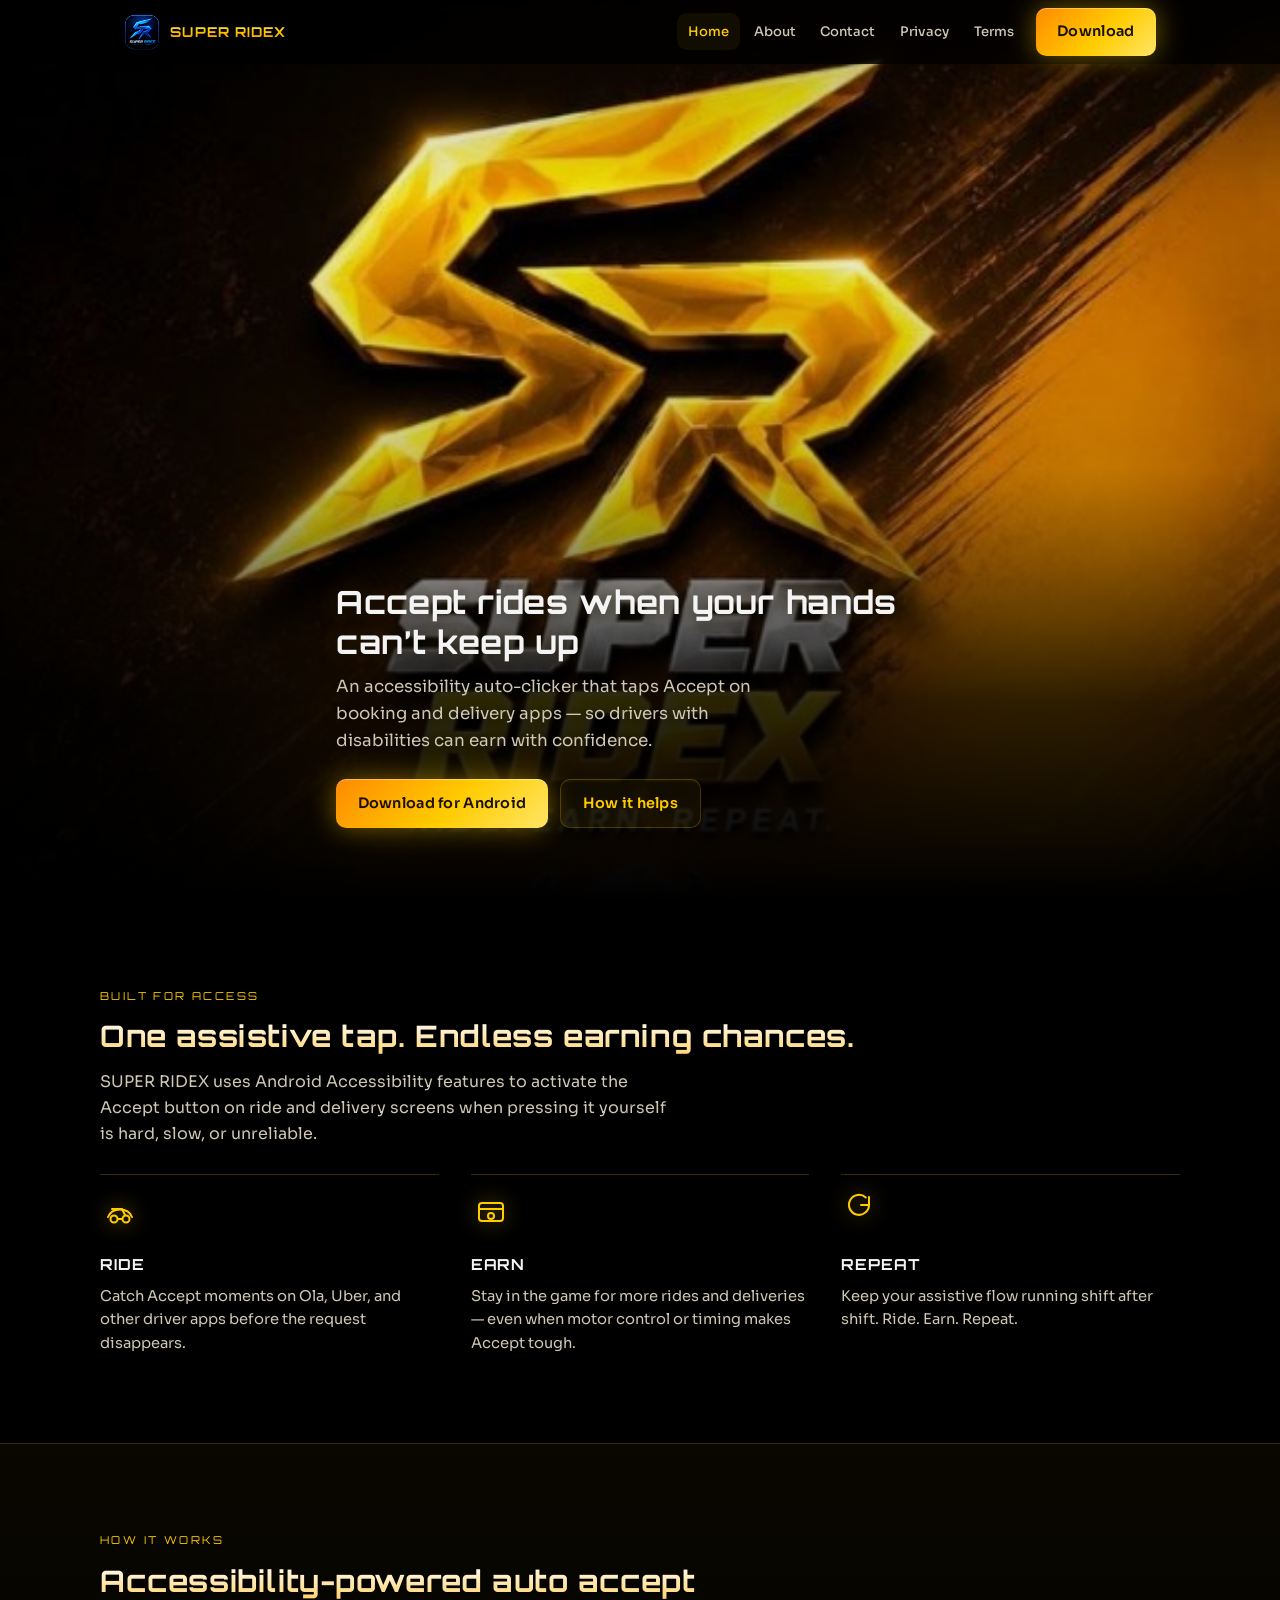
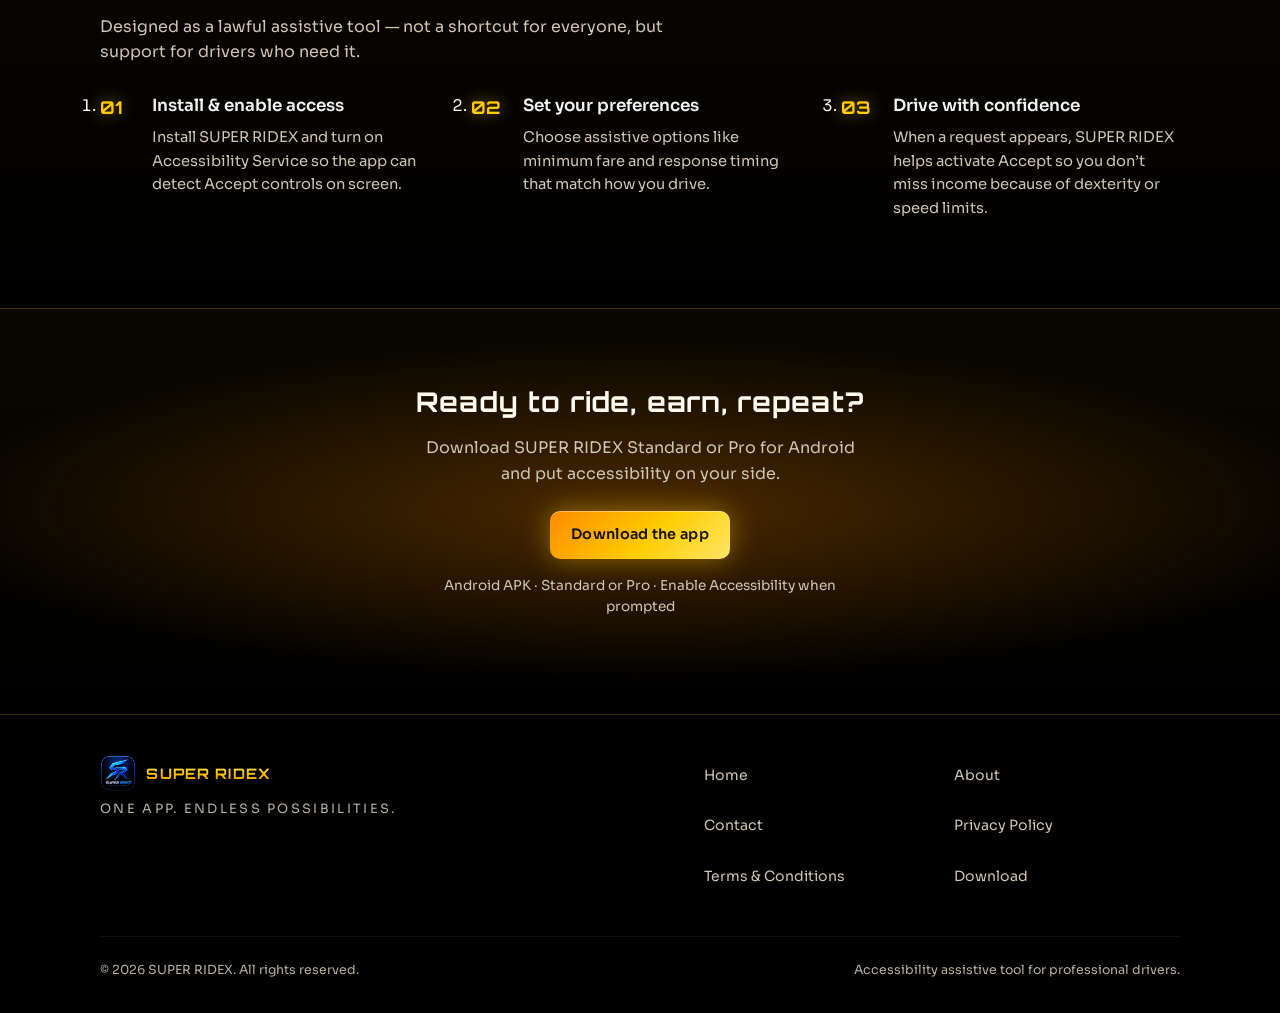
==== commit 99914371: "Retheme the site to gold and black to match the new hero artwork. Co-authored-by: Cursor <cursoragen" ====
--- a/index.html
+++ b/index.html
@@ -30,7 +30,7 @@
   <link rel="preconnect" href="https://fonts.googleapis.com" />
   <link rel="preconnect" href="https://fonts.gstatic.com" crossorigin />
   <link href="https://fonts.googleapis.com/css2?family=Orbitron:wght@600;700&family=Sora:wght@400;500;600&display=swap" rel="stylesheet" />
-  <link rel="stylesheet" href="css/styles.css" />
+  <link rel="stylesheet" href="css/styles.css?v=20260820g" />
 
   <script type="application/ld+json">
   {
@@ -82,7 +82,6 @@
       </div>
       <div class="hero-scrim" aria-hidden="true"></div>
       <div class="hero-content">
-        <img class="hero-brand" src="assets/logo-title.png" width="640" height="220" alt="SUPER RIDEX — Ride. Earn. Repeat." />
         <h1>Accept rides when your hands can’t keep up</h1>
         <p class="hero-lead">An accessibility auto-clicker that taps Accept on booking and delivery apps — so drivers with disabilities can earn with confidence.</p>
         <div class="hero-actions">
@@ -184,6 +183,6 @@
     </div>
   </footer>
 
-  <script src="js/main.js" defer></script>
+  <script src="js/main.js?v=20260820g" defer></script>
 </body>
 </html>
--- a/css/styles.css
+++ b/css/styles.css
@@ -1,24 +1,26 @@
 /* SUPER RIDEX — mobile-first brand system */
 :root {
   --bg: #000000;
-  --bg-deep: #000814;
-  --bg-elevated: #06101f;
-  --bg-soft: #0a1628;
-  --cyan: #00d2ff;
-  --cyan-bright: #5cefff;
-  --blue: #0072ff;
-  --blue-deep: #0047cc;
-  --silver: #e8eef5;
-  --silver-muted: #9aadc2;
-  --text: #f2f7fc;
-  --text-dim: #a8bcd0;
-  --border: rgba(0, 210, 255, 0.18);
-  --gold: #f5c542;
-  --gold-bright: #ffe08a;
-  --glow: 0 0 28px rgba(0, 210, 255, 0.45);
-  --glow-soft: 0 0 40px rgba(0, 114, 255, 0.25);
-  --glow-gold: 0 0 28px rgba(245, 197, 66, 0.4);
-  --radius: 14px;
+  --bg-deep: #0a0700;
+  --bg-elevated: #161000;
+  --bg-soft: #1c1405;
+  --gold: #ffcc00;
+  --gold-bright: #ffe566;
+  --gold-deep: #c98900;
+  --amber: #ff8a00;
+  --cyan: #ffcc00;
+  --cyan-bright: #ffe566;
+  --blue: #ff8a00;
+  --blue-deep: #c96a00;
+  --silver: #f4f4f4;
+  --silver-muted: #b8b0a0;
+  --text: #fffaf0;
+  --text-dim: #cfc6b4;
+  --border: rgba(255, 204, 0, 0.22);
+  --glow: 0 0 28px rgba(255, 204, 0, 0.45);
+  --glow-soft: 0 0 40px rgba(255, 138, 0, 0.28);
+  --glow-gold: 0 0 28px rgba(255, 204, 0, 0.5);
+  --radius: 10px;
   --nav-h: 64px;
   --pad: clamp(1rem, 4vw, 1.5rem);
   --max: 1080px;
@@ -109,7 +111,7 @@
 
 .site-header.is-scrolled {
   border-bottom-color: var(--border);
-  background: rgba(0, 8, 20, 0.92);
+  background: rgba(10, 7, 0, 0.92);
 }
 
 .nav-inner {
@@ -149,7 +151,7 @@
   font-size: 0.78rem;
   letter-spacing: 0.08em;
   text-transform: uppercase;
-  background: linear-gradient(180deg, #9fdfff 0%, var(--cyan) 45%, var(--blue) 100%);
+  background: linear-gradient(180deg, #fff4c2 0%, var(--gold) 45%, var(--amber) 100%);
   -webkit-background-clip: text;
   background-clip: text;
   color: transparent;
@@ -179,7 +181,7 @@
   top: var(--nav-h);
   left: 0;
   right: 0;
-  background: rgba(0, 8, 20, 0.98);
+  background: rgba(10, 7, 0, 0.98);
   border-bottom: 1px solid var(--border);
   padding: 0.75rem var(--pad) 1.25rem;
   flex-direction: column;
@@ -204,7 +206,7 @@
 .nav-links a:hover,
 .nav-links a[aria-current="page"] {
   color: var(--cyan);
-  background: rgba(0, 210, 255, 0.06);
+  background: rgba(255, 204, 0, 0.06);
 }
 
 .nav-cta {
@@ -269,25 +271,25 @@
 }
 
 .btn-primary {
-  color: #001018;
-  background: linear-gradient(135deg, var(--blue) 0%, var(--cyan) 100%);
+  color: #1a1200;
+  background: linear-gradient(135deg, var(--amber) 0%, var(--gold) 55%, var(--gold-bright) 100%);
   box-shadow: var(--glow), inset 0 1px 0 rgba(255, 255, 255, 0.35);
 }
 
 .btn-primary:hover {
-  color: #001018;
-  box-shadow: 0 0 36px rgba(0, 210, 255, 0.65), var(--glow-soft);
+  color: #1a1200;
+  box-shadow: 0 0 36px rgba(255, 204, 0, 0.7), var(--glow-soft);
 }
 
 .btn-ghost {
   color: var(--cyan);
-  background: rgba(0, 210, 255, 0.06);
+  background: rgba(255, 204, 0, 0.06);
   border: 1px solid var(--border);
 }
 
 .btn-ghost:hover {
   color: var(--cyan-bright);
-  background: rgba(0, 210, 255, 0.12);
+  background: rgba(255, 204, 0, 0.12);
 }
 
 .btn-pro {
@@ -328,7 +330,7 @@
   width: 100%;
   height: 100%;
   object-fit: cover;
-  object-position: center 42%;
+  object-position: center 12%;
   animation: heroZoom 18s ease-in-out infinite alternate;
 }
 
@@ -337,8 +339,7 @@
   inset: 0;
   z-index: -1;
   background:
-    linear-gradient(180deg, rgba(0, 0, 0, 0.55) 0%, rgba(0, 8, 20, 0.25) 35%, rgba(0, 0, 0, 0.92) 78%, #000 100%),
-    linear-gradient(90deg, rgba(0, 0, 0, 0.55) 0%, transparent 50%);
+    linear-gradient(180deg, rgba(0, 0, 0, 0.28) 0%, rgba(0, 0, 0, 0.05) 22%, rgba(0, 0, 0, 0.2) 52%, rgba(0, 0, 0, 0.82) 78%, #000 100%);
 }
 
 .hero-content {
@@ -351,7 +352,7 @@
 .hero-brand {
   width: min(100%, 320px);
   margin-bottom: 1.1rem;
-  filter: drop-shadow(0 0 24px rgba(0, 210, 255, 0.35));
+  filter: drop-shadow(0 0 24px rgba(255, 204, 0, 0.35));
 }
 
 .hero h1 {
@@ -362,6 +363,7 @@
   letter-spacing: 0.02em;
   color: var(--silver);
   margin-bottom: 0.75rem;
+  text-shadow: 0 2px 18px rgba(0, 0, 0, 0.85), 0 0 24px rgba(255, 204, 0, 0.25);
 }
 
 .hero-lead {
@@ -369,6 +371,7 @@
   font-size: clamp(0.95rem, 3.2vw, 1.05rem);
   max-width: 28rem;
   margin-bottom: 1.5rem;
+  text-shadow: 0 2px 14px rgba(0, 0, 0, 0.9);
 }
 
 .hero-actions {
@@ -386,16 +389,16 @@
 
 @media (min-width: 860px) {
   .hero {
-    justify-content: center;
-    padding-bottom: 4rem;
+    justify-content: flex-end;
+    padding-bottom: 4.5rem;
   }
 
   .hero-content {
     max-width: 38rem;
   }
 
-  .hero-brand {
-    width: 380px;
+  .hero-media img {
+    object-position: center top;
   }
 }
 
@@ -425,7 +428,7 @@
   letter-spacing: 0.02em;
   line-height: 1.3;
   margin-bottom: 0.85rem;
-  background: linear-gradient(180deg, #fff 0%, #b8d4ee 100%);
+  background: linear-gradient(180deg, #fff 0%, #ffd36a 100%);
   -webkit-background-clip: text;
   background-clip: text;
   color: transparent;
@@ -466,7 +469,7 @@
   height: 40px;
   margin-bottom: 0.9rem;
   color: var(--cyan);
-  filter: drop-shadow(0 0 10px rgba(0, 210, 255, 0.5));
+  filter: drop-shadow(0 0 10px rgba(255, 204, 0, 0.5));
 }
 
 .feature h3 {
@@ -512,7 +515,7 @@
   font-size: 1.1rem;
   font-weight: 700;
   color: var(--cyan);
-  text-shadow: 0 0 16px rgba(0, 210, 255, 0.55);
+  text-shadow: 0 0 16px rgba(255, 204, 0, 0.55);
 }
 
 .step h3 {
@@ -542,8 +545,8 @@
   inset: 0;
   z-index: -1;
   background:
-    radial-gradient(ellipse 80% 60% at 50% 50%, rgba(0, 114, 255, 0.22), transparent 70%),
-    linear-gradient(180deg, #000814, #000);
+    radial-gradient(ellipse 80% 60% at 50% 50%, rgba(255, 138, 0, 0.28), transparent 70%),
+    linear-gradient(180deg, #0a0700, #000);
   animation: pulseGlow 5s ease-in-out infinite alternate;
 }
 
@@ -565,7 +568,7 @@
 .page-hero {
   padding: calc(var(--nav-h) + 2.5rem) var(--pad) 2.5rem;
   background:
-    radial-gradient(ellipse 90% 70% at 50% 0%, rgba(0, 114, 255, 0.2), transparent 55%),
+    radial-gradient(ellipse 90% 70% at 50% 0%, rgba(255, 204, 0, 0.18), transparent 55%),
     linear-gradient(180deg, var(--bg-deep), var(--bg));
   border-bottom: 1px solid var(--border);
 }
@@ -581,7 +584,7 @@
   font-size: clamp(1.6rem, 5vw, 2.25rem);
   letter-spacing: 0.04em;
   margin-bottom: 0.65rem;
-  background: linear-gradient(180deg, #fff, #7ec8ff);
+  background: linear-gradient(180deg, #fff, #ffd36a);
   -webkit-background-clip: text;
   background-clip: text;
   color: transparent;
@@ -702,14 +705,14 @@
   padding: 1rem 1.15rem;
   border-radius: var(--radius);
   border: 1px solid var(--border);
-  background: linear-gradient(135deg, rgba(0, 210, 255, 0.05), rgba(0, 114, 255, 0.03));
+  background: linear-gradient(135deg, rgba(255, 204, 0, 0.05), rgba(255, 138, 0, 0.04));
   color: var(--text);
   transition: border-color 0.2s ease, box-shadow 0.2s ease, transform 0.2s ease;
 }
 
 .contact-link:hover {
   color: var(--text);
-  border-color: rgba(0, 210, 255, 0.45);
+  border-color: rgba(255, 204, 0, 0.45);
   box-shadow: var(--glow-soft);
   transform: translateY(-2px);
 }
@@ -770,8 +773,8 @@
   border: 1px solid var(--border);
   background:
     radial-gradient(ellipse 80% 50% at 80% 0%, rgba(245, 197, 66, 0.12), transparent 55%),
-    radial-gradient(ellipse 70% 50% at 10% 0%, rgba(0, 210, 255, 0.12), transparent 50%),
-    linear-gradient(180deg, #081221, #000814 60%, #000);
+    radial-gradient(ellipse 70% 50% at 10% 0%, rgba(255, 204, 0, 0.12), transparent 50%),
+    linear-gradient(180deg, #161000, #0a0700 60%, #000);
   box-shadow: 0 -12px 40px rgba(0, 0, 0, 0.45), var(--glow-soft);
 }
 
@@ -806,7 +809,7 @@
   display: grid;
   place-items: center;
   border-radius: 10px;
-  background: rgba(0, 210, 255, 0.06);
+  background: rgba(255, 204, 0, 0.06);
   border: 1px solid var(--border);
   color: var(--cyan);
 }
@@ -818,7 +821,7 @@
 
 .download-close:hover {
   color: var(--cyan-bright);
-  background: rgba(0, 210, 255, 0.12);
+  background: rgba(255, 204, 0, 0.12);
 }
 
 .download-options {
@@ -831,12 +834,12 @@
   padding: 1.1rem 1rem 1rem;
   border-radius: var(--radius);
   border: 1px solid var(--border);
-  background: linear-gradient(180deg, rgba(0, 210, 255, 0.06), rgba(0, 114, 255, 0.03));
+  background: linear-gradient(180deg, rgba(255, 204, 0, 0.06), rgba(255, 138, 0, 0.04));
 }
 
 .download-card.is-pro {
-  border-color: rgba(245, 197, 66, 0.4);
-  background: linear-gradient(180deg, rgba(245, 197, 66, 0.1), rgba(0, 114, 255, 0.04));
+  border-color: rgba(255, 204, 0, 0.45);
+  background: linear-gradient(180deg, rgba(255, 204, 0, 0.12), rgba(255, 138, 0, 0.05));
 }
 
 .download-card h3 {
